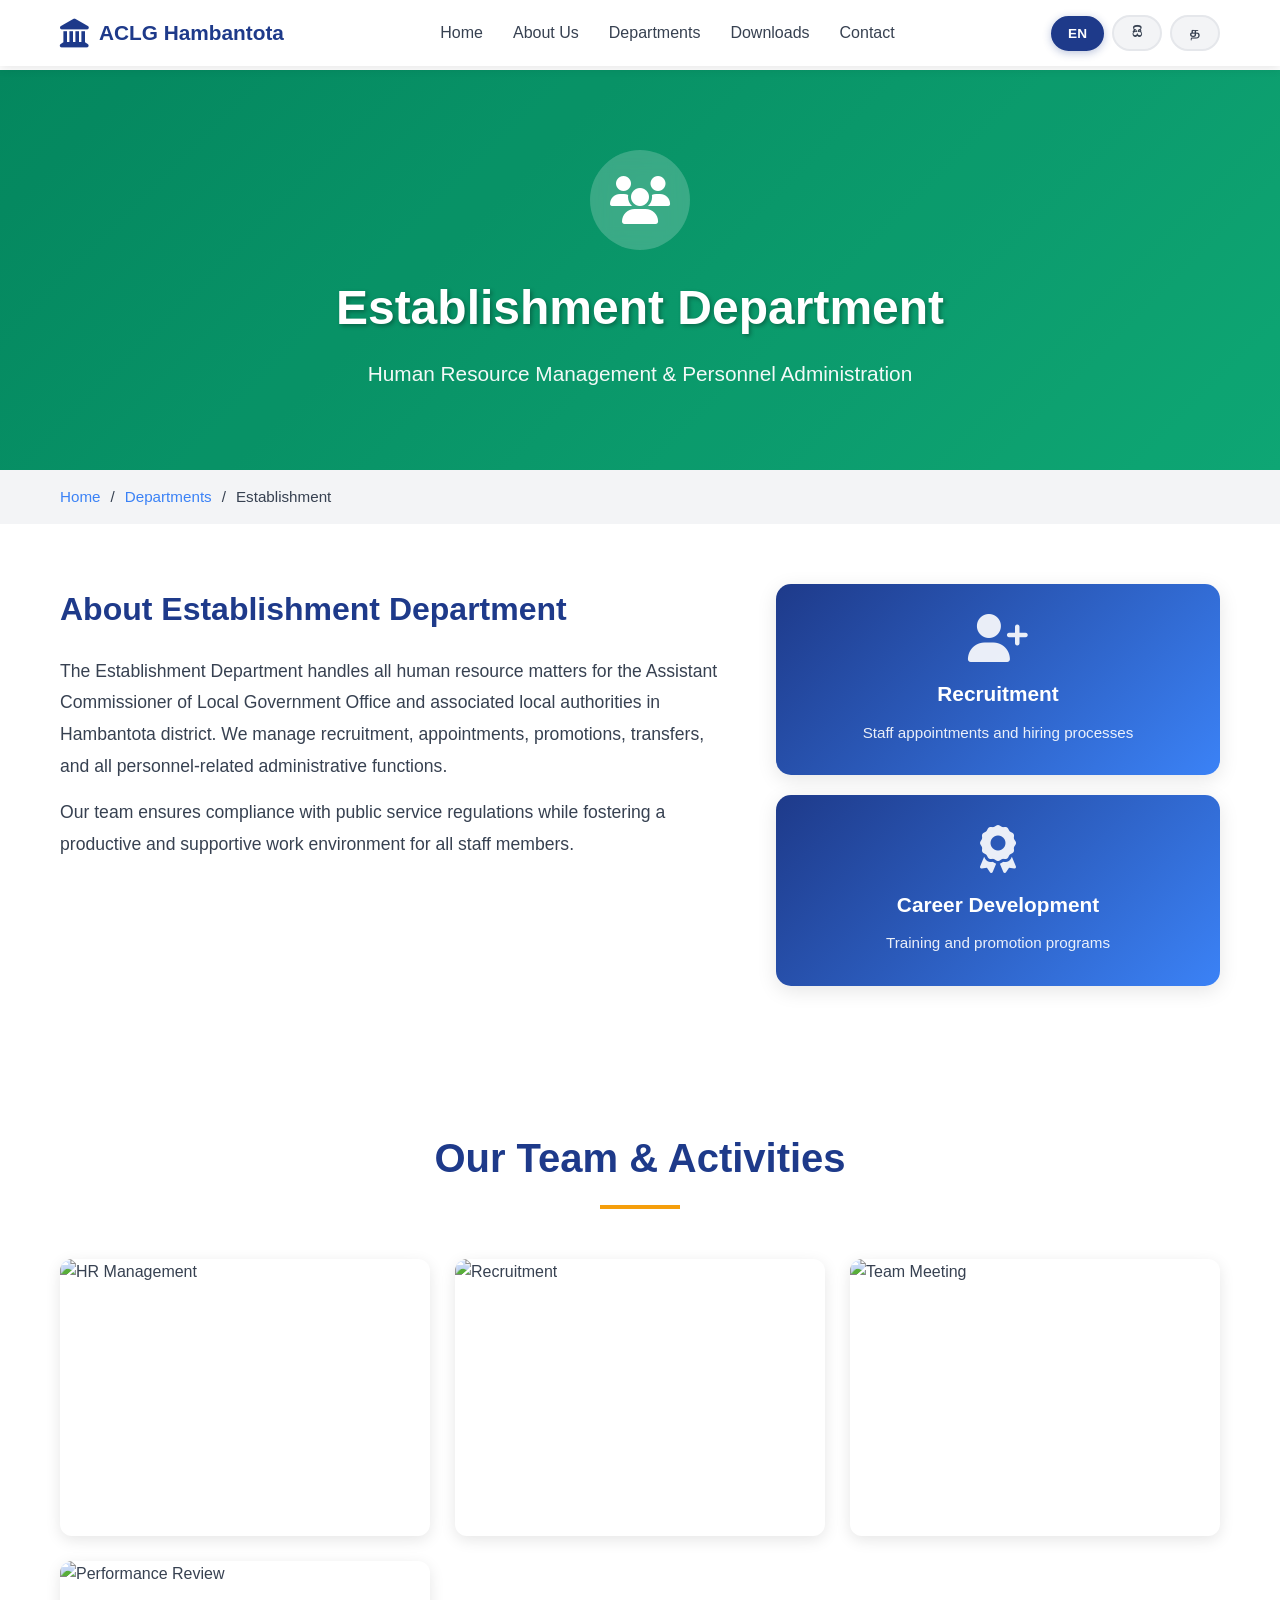
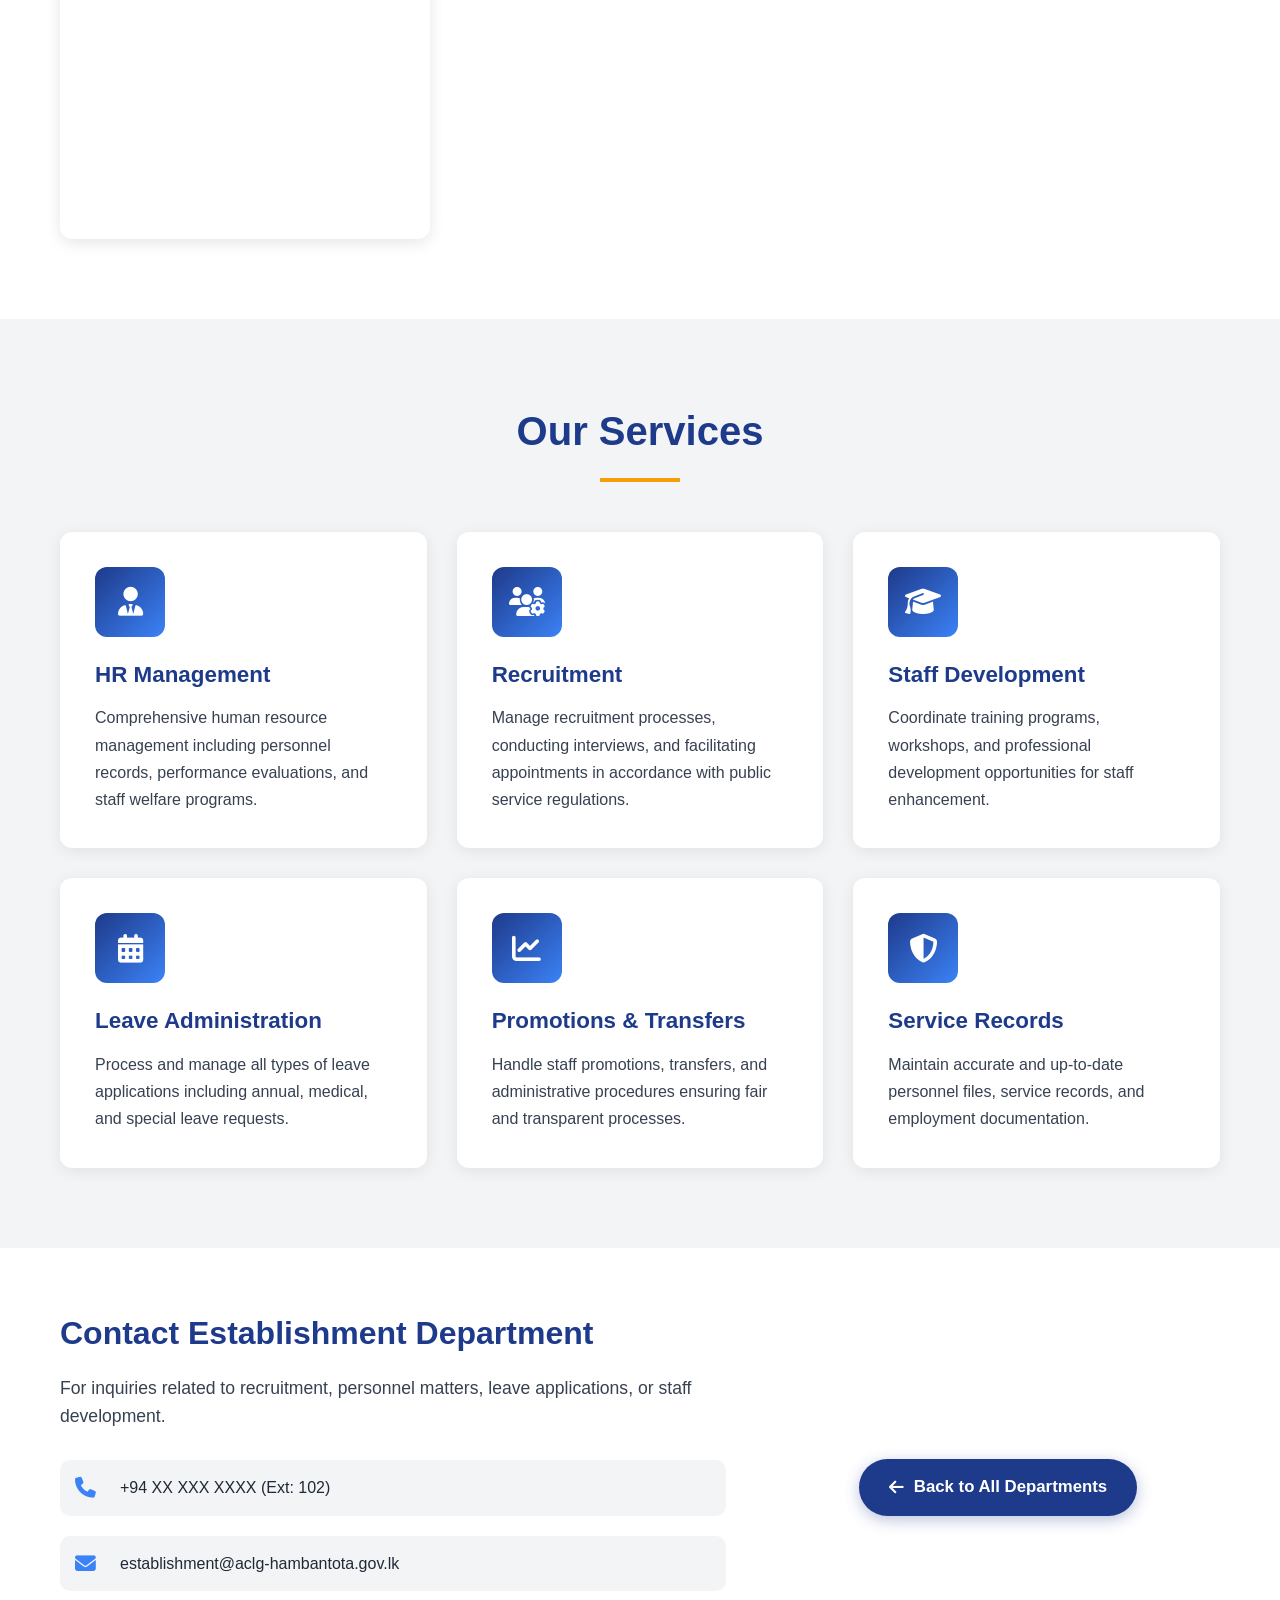
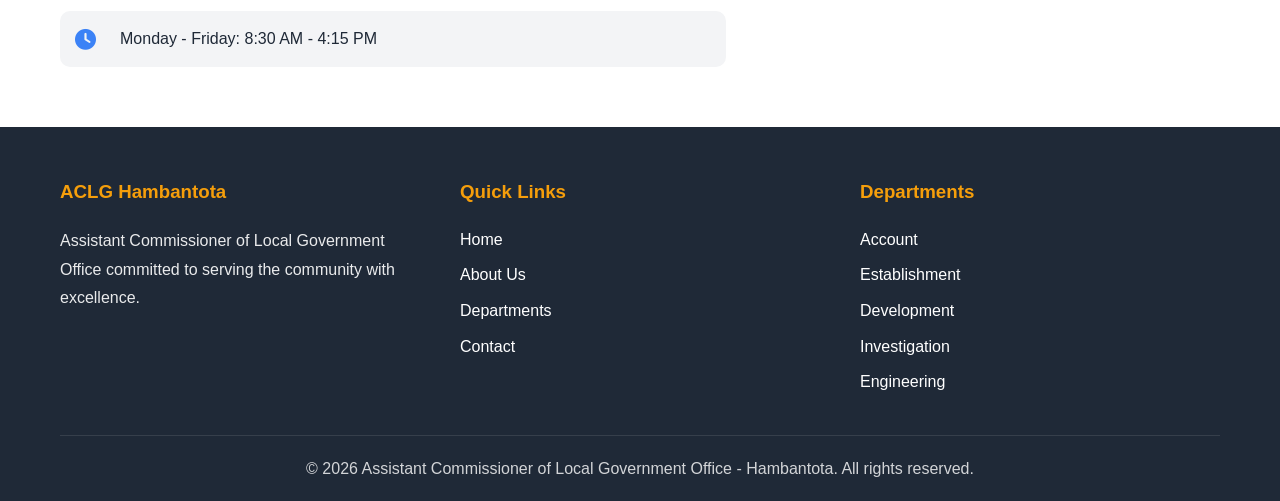
==== establishment.html @ caaaa558 "Initial site upload" ====
<!DOCTYPE html>
<html lang="en">
<head>
    <meta charset="UTF-8">
    <meta name="viewport" content="width=device-width, initial-scale=1.0">
    <meta name="description" content="Establishment Department of ACLG Hambantota. Handles human resource management, staff appointments, promotions, recruitment, and leave administration.">
    <meta name="keywords" content="Establishment Department, HR Management, Recruitment, Staff Development, ACLG Hambantota">
    <title>Establishment Department - ACLG Hambantota</title>
    <link rel="stylesheet" href="style.css">
    <link rel="stylesheet" href="https://cdnjs.cloudflare.com/ajax/libs/font-awesome/6.4.0/css/all.min.css">
</head>
<body>
    <!-- Navigation -->
    <nav class="navbar">
        <div class="nav-container">
            <div class="nav-logo">
                <i class="fas fa-landmark"></i>
                <span>ACLG Hambantota</span>
            </div>
            <div class="nav-menu" id="navMenu">
                <a href="home.html" class="nav-link" data-translate="nav.home">Home</a>
                <a href="home.html#about" class="nav-link" data-translate="nav.about">About Us</a>
                <a href="home.html#departments" class="nav-link" data-translate="nav.departments">Departments</a>
                <a href="downloads.html" class="nav-link" data-translate="nav.downloads">Downloads</a>
                <a href="home.html#contact" class="nav-link" data-translate="nav.contact">Contact</a>
            </div>
            <div class="language-selector-nav">
                <button class="lang-btn active" data-lang="en">EN</button>
                <button class="lang-btn" data-lang="si">සි</button>
                <button class="lang-btn" data-lang="ta">த</button>
            </div>
            <div class="hamburger" id="hamburger">
                <span></span>
                <span></span>
                <span></span>
            </div>
        </div>
    </nav>

    <!-- Department Hero -->
    <section class="dept-hero" style="background: linear-gradient(135deg, #059669 0%, #10b981 100%);">
        <div class="container">
            <div class="dept-hero-content">
                <div class="dept-hero-icon">
                    <i class="fas fa-users"></i>
                </div>
                <h1>Establishment Department</h1>
                <p>Human Resource Management & Personnel Administration</p>
            </div>
        </div>
    </section>

    <!-- Breadcrumb -->
    <div class="breadcrumb">
        <div class="container">
            <a href="home.html">Home</a>
            <span>/</span>
            <a href="home.html#departments">Departments</a>
            <span>/</span>
            <span>Establishment</span>
        </div>
    </div>

    <!-- Department Overview -->
    <section class="dept-overview">
        <div class="container">
            <div class="overview-grid">
                <div class="overview-content">
                    <h2>About Establishment Department</h2>
                    <p>The Establishment Department handles all human resource matters for the Assistant Commissioner of Local Government Office and associated local authorities in Hambantota district. We manage recruitment, appointments, promotions, transfers, and all personnel-related administrative functions.</p>
                    <p>Our team ensures compliance with public service regulations while fostering a productive and supportive work environment for all staff members.</p>
                </div>
                <div class="overview-stats">
                    <div class="stat-card">
                        <i class="fas fa-user-plus"></i>
                        <h3>Recruitment</h3>
                        <p>Staff appointments and hiring processes</p>
                    </div>
                    <div class="stat-card">
                        <i class="fas fa-award"></i>
                        <h3>Career Development</h3>
                        <p>Training and promotion programs</p>
                    </div>
                </div>
            </div>
        </div>
    </section>

    <!-- Department Gallery -->
    <section class="dept-gallery">
        <div class="container">
            <div class="section-header">
                <h2>Our Team & Activities</h2>
                <div class="underline"></div>
            </div>
            <div class="gallery-grid">
                <div class="gallery-item">
                    <img src="https://images.unsplash.com/photo-1521737711867-e3b97375f902?w=600" alt="HR Management">
                    <div class="gallery-overlay">
                        <div class="gallery-text">
                            <h3>Staff Training</h3>
                            <p>Professional development programs</p>
                        </div>
                    </div>
                </div>
                <div class="gallery-item">
                    <img src="https://images.unsplash.com/photo-1573496359142-b8d87734a5a2?w=600" alt="Recruitment">
                    <div class="gallery-overlay">
                        <div class="gallery-text">
                            <h3>Recruitment Drive</h3>
                            <p>Finding the best talent</p>
                        </div>
                    </div>
                </div>
                <div class="gallery-item">
                    <img src="https://images.unsplash.com/photo-1522071820081-009f0129c71c?w=600" alt="Team Meeting">
                    <div class="gallery-overlay">
                        <div class="gallery-text">
                            <h3>Team Meetings</h3>
                            <p>Regular staff coordination</p>
                        </div>
                    </div>
                </div>
                <div class="gallery-item">
                    <img src="https://images.unsplash.com/photo-1600880292203-757bb62b4baf?w=600" alt="Performance Review">
                    <div class="gallery-overlay">
                        <div class="gallery-text">
                            <h3>Performance Reviews</h3>
                            <p>Annual assessment programs</p>
                        </div>
                    </div>
                </div>
            </div>
        </div>
    </section>

    <!-- Services -->
    <section class="dept-services-section">
        <div class="container">
            <div class="section-header">
                <h2>Our Services</h2>
                <div class="underline"></div>
            </div>
            <div class="services-grid">
                <div class="service-item">
                    <div class="service-icon">
                        <i class="fas fa-user-tie"></i>
                    </div>
                    <h3>HR Management</h3>
                    <p>Comprehensive human resource management including personnel records, performance evaluations, and staff welfare programs.</p>
                </div>
                <div class="service-item">
                    <div class="service-icon">
                        <i class="fas fa-users-cog"></i>
                    </div>
                    <h3>Recruitment</h3>
                    <p>Manage recruitment processes, conducting interviews, and facilitating appointments in accordance with public service regulations.</p>
                </div>
                <div class="service-item">
                    <div class="service-icon">
                        <i class="fas fa-graduation-cap"></i>
                    </div>
                    <h3>Staff Development</h3>
                    <p>Coordinate training programs, workshops, and professional development opportunities for staff enhancement.</p>
                </div>
                <div class="service-item">
                    <div class="service-icon">
                        <i class="fas fa-calendar-alt"></i>
                    </div>
                    <h3>Leave Administration</h3>
                    <p>Process and manage all types of leave applications including annual, medical, and special leave requests.</p>
                </div>
                <div class="service-item">
                    <div class="service-icon">
                        <i class="fas fa-chart-line"></i>
                    </div>
                    <h3>Promotions & Transfers</h3>
                    <p>Handle staff promotions, transfers, and administrative procedures ensuring fair and transparent processes.</p>
                </div>
                <div class="service-item">
                    <div class="service-icon">
                        <i class="fas fa-shield-alt"></i>
                    </div>
                    <h3>Service Records</h3>
                    <p>Maintain accurate and up-to-date personnel files, service records, and employment documentation.</p>
                </div>
            </div>
        </div>
    </section>

    <!-- Contact Department -->
    <section class="dept-contact">
        <div class="container">
            <div class="dept-contact-content">
                <div class="dept-contact-info">
                    <h2>Contact Establishment Department</h2>
                    <p>For inquiries related to recruitment, personnel matters, leave applications, or staff development.</p>
                    <div class="contact-details">
                        <div class="detail-item">
                            <i class="fas fa-phone"></i>
                            <span>+94 XX XXX XXXX (Ext: 102)</span>
                        </div>
                        <div class="detail-item">
                            <i class="fas fa-envelope"></i>
                            <span>establishment@aclg-hambantota.gov.lk</span>
                        </div>
                        <div class="detail-item">
                            <i class="fas fa-clock"></i>
                            <span>Monday - Friday: 8:30 AM - 4:15 PM</span>
                        </div>
                    </div>
                </div>
                <div class="back-to-depts">
                    <a href="home.html#departments" class="btn-secondary">
                        <i class="fas fa-arrow-left"></i>
                        Back to All Departments
                    </a>
                </div>
            </div>
        </div>
    </section>

    <!-- Footer -->
    <footer class="footer">
        <div class="container">
            <div class="footer-content">
                <div class="footer-section">
                    <h3>ACLG Hambantota</h3>
                    <p>Assistant Commissioner of Local Government Office committed to serving the community with excellence.</p>
                </div>
                <div class="footer-section">
                    <h3>Quick Links</h3>
                    <ul>
                        <li><a href="home.html">Home</a></li>
                        <li><a href="home.html#about">About Us</a></li>
                        <li><a href="home.html#departments">Departments</a></li>
                        <li><a href="home.html#contact">Contact</a></li>
                    </ul>
                </div>
                <div class="footer-section">
                    <h3>Departments</h3>
                    <ul>
                        <li><a href="account.html">Account</a></li>
                        <li><a href="establishment.html">Establishment</a></li>
                        <li><a href="development.html">Development</a></li>
                        <li><a href="investigation.html">Investigation</a></li>
                        <li><a href="engineering.html">Engineering</a></li>
                    </ul>
                </div>
            </div>
            <div class="footer-bottom">
                <p>&copy; 2026 Assistant Commissioner of Local Government Office - Hambantota. All rights reserved.</p>
            </div>
        </div>
    </footer>

    <script src="translations.js"></script>
    <script src="script.js"></script>
</body>
</html>
---- style.css ----
/* Global Styles */
* {
    margin: 0;
    padding: 0;
    box-sizing: border-box;
}

:root {
    --primary-color: #1e3a8a;
    --secondary-color: #3b82f6;
    --accent-color: #f59e0b;
    --dark-color: #1f2937;
    --light-color: #f3f4f6;
    --white: #ffffff;
    --text-color: #374151;
    --border-color: #e5e7eb;
}

body {
    font-family: 'Segoe UI', Tahoma, Geneva, Verdana, sans-serif;
    line-height: 1.6;
    color: var(--text-color);
    overflow-x: hidden;
}

.container {
    max-width: 1200px;
    margin: 0 auto;
    padding: 0 20px;
}

/* ============================================
   LANDING PAGE STYLES
   ============================================ */

.landing-page {
    position: relative;
    min-height: 100vh;
    display: flex;
    align-items: center;
    justify-content: center;
    background: linear-gradient(135deg, #1e3a8a 0%, #3b82f6 50%, #1e40af 100%);
    overflow: hidden;
}

.landing-page::before {
    content: '';
    position: absolute;
    top: 0;
    left: 0;
    right: 0;
    bottom: 0;
    background: url('data:image/svg+xml,<svg width="100" height="100" xmlns="http://www.w3.org/2000/svg"><rect width="100" height="100" fill="none"/><path d="M0 50 Q 25 25, 50 50 T 100 50" stroke="rgba(255,255,255,0.05)" fill="none" stroke-width="2"/></svg>');
    opacity: 0.3;
}

.landing-overlay {
    position: absolute;
    top: 0;
    left: 0;
    right: 0;
    bottom: 0;
    background: rgba(0, 0, 0, 0.2);
}

.landing-content {
    position: relative;
    z-index: 1;
    text-align: center;
    color: var(--white);
    padding: 40px 20px;
    animation: fadeInUp 1s ease-out;
}

@keyframes fadeInUp {
    from {
        opacity: 0;
        transform: translateY(30px);
    }
    to {
        opacity: 1;
        transform: translateY(0);
    }
}

.logo-section {
    margin-bottom: 30px;
}

.logo-section i {
    font-size: 80px;
    color: var(--white);
    animation: pulse 2s ease-in-out infinite;
}

@keyframes pulse {
    0%, 100% {
        transform: scale(1);
    }
    50% {
        transform: scale(1.05);
    }
}

.office-title {
    font-size: 3rem;
    font-weight: 700;
    margin-bottom: 10px;
    text-shadow: 2px 2px 4px rgba(0, 0, 0, 0.3);
    letter-spacing: 1px;
}

.location {
    font-size: 2rem;
    font-weight: 400;
    margin-bottom: 20px;
    color: var(--accent-color);
}

.tagline {
    font-size: 1.2rem;
    margin-bottom: 40px;
    opacity: 0.9;
}

.enter-btn {
    display: inline-flex;
    align-items: center;
    gap: 10px;
    padding: 15px 40px;
    background: var(--accent-color);
    color: var(--white);
    text-decoration: none;
    border-radius: 50px;
    font-size: 1.1rem;
    font-weight: 600;
    transition: all 0.3s ease;
    box-shadow: 0 4px 15px rgba(245, 158, 11, 0.4);
}

.enter-btn:hover {
    background: #d97706;
    transform: translateY(-3px);
    box-shadow: 0 6px 20px rgba(245, 158, 11, 0.6);
}

.enter-btn i {
    transition: transform 0.3s ease;
}

.enter-btn:hover i {
    transform: translateX(5px);
}

.departments-preview {
    display: flex;
    justify-content: center;
    gap: 30px;
    margin-top: 60px;
    flex-wrap: wrap;
}

.dept-item {
    display: flex;
    flex-direction: column;
    align-items: center;
    gap: 10px;
    padding: 20px;
    background: rgba(255, 255, 255, 0.1);
    border-radius: 10px;
    backdrop-filter: blur(10px);
    transition: all 0.3s ease;
    min-width: 140px;
}

.dept-item:hover {
    background: rgba(255, 255, 255, 0.2);
    transform: translateY(-5px);
}

.dept-item i {
    font-size: 2rem;
}

.dept-item span {
    font-size: 0.95rem;
    font-weight: 500;
}

/* Language Selector - Landing Page */
.language-selector {
    display: flex;
    gap: 10px;
    justify-content: center;
    margin-top: 40px;
    margin-bottom: 20px;
}

.lang-btn {
    padding: 10px 20px;
    background: rgba(255, 255, 255, 0.15);
    border: 2px solid rgba(255, 255, 255, 0.3);
    color: white;
    border-radius: 25px;
    cursor: pointer;
    font-size: 0.95rem;
    font-weight: 600;
    transition: all 0.3s ease;
    backdrop-filter: blur(5px);
    min-width: 80px;
}

.lang-btn:hover {
    background: rgba(255, 255, 255, 0.25);
    border-color: rgba(255, 255, 255, 0.5);
    transform: translateY(-2px);
}

.lang-btn.active {
    background: var(--accent-color);
    border-color: var(--accent-color);
    box-shadow: 0 4px 12px rgba(245, 158, 11, 0.4);
}

/* Language Selector - Navigation */
.language-selector-nav {
    display: flex;
    gap: 8px;
    align-items: center;
}

.language-selector-nav .lang-btn {
    padding: 8px 15px;
    background: var(--light-color);
    border: 2px solid var(--border-color);
    color: var(--text-color);
    border-radius: 20px;
    cursor: pointer;
    font-size: 0.85rem;
    font-weight: 600;
    transition: all 0.3s ease;
    min-width: 50px;
}

.language-selector-nav .lang-btn:hover {
    background: var(--secondary-color);
    color: white;
    border-color: var(--secondary-color);
    transform: translateY(-2px);
}

.language-selector-nav .lang-btn.active {
    background: var(--primary-color);
    color: white;
    border-color: var(--primary-color);
    box-shadow: 0 2px 8px rgba(30, 58, 138, 0.3);
}

/* ============================================
   NAVIGATION STYLES
   ============================================ */

.navbar {
    position: fixed;
    top: 0;
    left: 0;
    right: 0;
    background: var(--white);
    box-shadow: 0 2px 10px rgba(0, 0, 0, 0.1);
    z-index: 1000;
    transition: all 0.3s ease;
}

.nav-container {
    max-width: 1200px;
    margin: 0 auto;
    padding: 15px 20px;
    display: flex;
    justify-content: space-between;
    align-items: center;
}

.nav-logo {
    display: flex;
    align-items: center;
    gap: 10px;
    font-size: 1.3rem;
    font-weight: 700;
    color: var(--primary-color);
}

.nav-logo i {
    font-size: 1.8rem;
}

.nav-menu {
    display: flex;
    gap: 30px;
}

.nav-link {
    text-decoration: none;
    color: var(--text-color);
    font-weight: 500;
    transition: color 0.3s ease;
    position: relative;
}

.nav-link::after {
    content: '';
    position: absolute;
    bottom: -5px;
    left: 0;
    width: 0;
    height: 2px;
    background: var(--secondary-color);
    transition: width 0.3s ease;
}

.nav-link:hover,
.nav-link.active {
    color: var(--secondary-color);
}

.nav-link:hover::after,
.nav-link.active::after {
    width: 100%;
}

.hamburger {
    display: none;
    flex-direction: column;
    gap: 5px;
    cursor: pointer;
}

.hamburger span {
    width: 25px;
    height: 3px;
    background: var(--primary-color);
    transition: all 0.3s ease;
}

.hamburger.active span:nth-child(1) {
    transform: rotate(45deg) translate(8px, 8px);
}

.hamburger.active span:nth-child(2) {
    opacity: 0;
}

.hamburger.active span:nth-child(3) {
    transform: rotate(-45deg) translate(7px, -7px);
}

/* ============================================
   HERO SECTION WITH SLIDESHOW
   ============================================ */

.hero {
    position: relative;
    min-height: 85vh;
    display: flex;
    align-items: center;
    justify-content: center;
    text-align: center;
    color: var(--white);
    margin-top: 70px;
    padding: 60px 20px;
    overflow: hidden;
    background: #1e3a8a;
}

.hero-slideshow {
    position: absolute;
    top: 0;
    left: 0;
    width: 100%;
    height: 100%;
    z-index: 0;
}

.hero-slideshow .slide {
    position: absolute;
    top: 0;
    left: 0;
    width: 100%;
    height: 100%;
    opacity: 0;
    transition: opacity 1s ease-in-out;
}

.hero-slideshow .slide.active {
    opacity: 1;
}

.hero-slideshow .slide img {
    width: 100%;
    height: 100%;
    object-fit: contain;
    object-position: center;
}

.slide-overlay {
    position: absolute;
    top: 0;
    left: 0;
    width: 100%;
    height: 100%;
    background: linear-gradient(rgba(30, 58, 138, 0.4), rgba(30, 64, 175, 0.4));
}

.hero-content {
    position: relative;
    z-index: 2;
}

.hero-content h1 {
    font-size: 3rem;
    margin-bottom: 15px;
    text-shadow: 2px 2px 4px rgba(0, 0, 0, 0.3);
    animation: fadeInUp 1s ease-out;
}

.hero-content h2 {
    font-size: 2rem;
    margin-bottom: 20px;
    color: var(--accent-color);
    animation: fadeInUp 1.2s ease-out;
}

.hero-content p {
    font-size: 1.2rem;
    margin-bottom: 30px;
    opacity: 0.95;
    animation: fadeInUp 1.4s ease-out;
}

.hero-btn {
    display: inline-block;
    padding: 12px 35px;
    background: var(--accent-color);
    color: var(--white);
    text-decoration: none;
    border-radius: 30px;
    font-weight: 600;
    transition: all 0.3s ease;
    animation: fadeInUp 1.6s ease-out;
}

.hero-btn:hover {
    background: #d97706;
    transform: translateY(-3px);
    box-shadow: 0 5px 15px rgba(245, 158, 11, 0.4);
}

/* Slideshow Controls */
.slideshow-controls {
    position: absolute;
    top: 50%;
    left: 0;
    right: 0;
    transform: translateY(-50%);
    display: flex;
    justify-content: space-between;
    padding: 0 20px;
    z-index: 3;
}

.slide-prev,
.slide-next {
    background: rgba(255, 255, 255, 0.2);
    border: 2px solid rgba(255, 255, 255, 0.5);
    color: white;
    width: 50px;
    height: 50px;
    border-radius: 50%;
    cursor: pointer;
    display: flex;
    align-items: center;
    justify-content: center;
    font-size: 1.2rem;
    transition: all 0.3s ease;
    backdrop-filter: blur(5px);
}

.slide-prev:hover,
.slide-next:hover {
    background: rgba(255, 255, 255, 0.3);
    transform: scale(1.1);
}

/* Slideshow Indicators */
.slideshow-indicators {
    position: absolute;
    bottom: 30px;
    left: 50%;
    transform: translateX(-50%);
    display: flex;
    gap: 12px;
    z-index: 3;
}

.indicator {
    width: 12px;
    height: 12px;
    border-radius: 50%;
    background: rgba(255, 255, 255, 0.4);
    cursor: pointer;
    transition: all 0.3s ease;
    border: 2px solid transparent;
}

.indicator:hover {
    background: rgba(255, 255, 255, 0.6);
}

.indicator.active {
    background: var(--accent-color);
    border-color: white;
    transform: scale(1.2);
}

/* ============================================
   SECTION STYLES
   ============================================ */

section {
    padding: 80px 0;
}

.section-header {
    text-align: center;
    margin-bottom: 50px;
}

.section-header h2 {
    font-size: 2.5rem;
    color: var(--primary-color);
    margin-bottom: 15px;
}

.underline {
    width: 80px;
    height: 4px;
    background: var(--accent-color);
    margin: 0 auto 15px;
}

.section-header p {
    font-size: 1.1rem;
    color: var(--text-color);
    opacity: 0.8;
}

/* ============================================
   ABOUT SECTION
   ============================================ */

.about {
    background: var(--light-color);
}

.about-content {
    display: grid;
    grid-template-columns: 1fr 1fr;
    gap: 50px;
    align-items: center;
}

.about-text p {
    font-size: 1.1rem;
    margin-bottom: 20px;
    line-height: 1.8;
}

.about-features {
    display: grid;
    grid-template-columns: 1fr 1fr;
    gap: 20px;
}

.feature {
    display: flex;
    align-items: center;
    gap: 10px;
    padding: 15px;
    background: var(--white);
    border-radius: 10px;
    box-shadow: 0 2px 10px rgba(0, 0, 0, 0.05);
}

.feature i {
    color: var(--secondary-color);
    font-size: 1.5rem;
}

.feature span {
    font-weight: 600;
    color: var(--dark-color);
}

/* ============================================
   DEPARTMENTS SECTION
   ============================================ */

.departments {
    background: var(--white);
}

.departments-grid {
    display: grid;
    grid-template-columns: repeat(auto-fit, minmax(280px, 1fr));
    gap: 30px;
}

.dept-card {
    background: var(--white);
    border: 2px solid var(--border-color);
    border-radius: 15px;
    padding: 40px 30px;
    text-align: center;
    transition: all 0.3s ease;
}

.dept-card:hover {
    border-color: var(--secondary-color);
    transform: translateY(-10px);
    box-shadow: 0 10px 30px rgba(0, 0, 0, 0.1);
}

.dept-icon {
    width: 80px;
    height: 80px;
    margin: 0 auto 25px;
    display: flex;
    align-items: center;
    justify-content: center;
    background: linear-gradient(135deg, var(--primary-color), var(--secondary-color));
    border-radius: 50%;
    color: var(--white);
    font-size: 2rem;
}

.dept-card h3 {
    font-size: 1.5rem;
    color: var(--primary-color);
    margin-bottom: 15px;
}

.dept-card > p {
    color: var(--text-color);
    margin-bottom: 20px;
    line-height: 1.7;
}

.dept-services {
    list-style: none;
    text-align: left;
}

.dept-services li {
    padding: 8px 0;
    color: var(--text-color);
    display: flex;
    align-items: center;
    gap: 10px;
}

.dept-services i {
    color: var(--secondary-color);
}
/* Department Link Button */
.dept-link {
    display: inline-flex;
    align-items: center;
    gap: 8px;
    margin-top: 15px;
    padding: 10px 20px;
    background: var(--secondary-color);
    color: var(--white);
    text-decoration: none;
    border-radius: 25px;
    font-weight: 600;
    font-size: 0.95rem;
    transition: all 0.3s ease;
}

.dept-link:hover {
    background: var(--primary-color);
    transform: translateX(5px);
}

.dept-link i {
    font-size: 0.85rem;
}

/* ============================================
   INDIVIDUAL DEPARTMENT PAGES
   ============================================ */

/* Department Hero */
.dept-hero {
    min-height: 40vh;
    display: flex;
    align-items: center;
    justify-content: center;
    color: var(--white);
    margin-top: 70px;
    position: relative;
    overflow: hidden;
}

.dept-hero::before {
    content: '';
    position: absolute;
    top: 0;
    left: 0;
    right: 0;
    bottom: 0;
    background: rgba(0, 0, 0, 0.1);
}

.dept-hero-content {
    position: relative;
    text-align: center;
    z-index: 1;
}

.dept-hero-icon {
    width: 100px;
    height: 100px;
    margin: 0 auto 20px;
    display: flex;
    align-items: center;
    justify-content: center;
    background: rgba(255, 255, 255, 0.2);
    border-radius: 50%;
    backdrop-filter: blur(10px);
}

.dept-hero-icon i {
    font-size: 3rem;
}

.dept-hero h1 {
    font-size: 3rem;
    margin-bottom: 10px;
    text-shadow: 2px 2px 4px rgba(0, 0, 0, 0.3);
}

.dept-hero p {
    font-size: 1.3rem;
    opacity: 0.95;
}

/* Breadcrumb */
.breadcrumb {
    background: var(--light-color);
    padding: 15px 0;
}

.breadcrumb .container {
    display: flex;
    align-items: center;
    gap: 10px;
    font-size: 0.95rem;
}

.breadcrumb a {
    color: var(--secondary-color);
    text-decoration: none;
    transition: color 0.3s ease;
}

.breadcrumb a:hover {
    color: var(--primary-color);
    text-decoration: underline;
}

.breadcrumb span {
    color: var(--text-color);
}

/* Department Overview */
.dept-overview {
    padding: 60px 0;
    background: var(--white);
}

.overview-grid {
    display: grid;
    grid-template-columns: 1.5fr 1fr;
    gap: 50px;
    align-items: start;
}

.overview-content h2 {
    color: var(--primary-color);
    font-size: 2rem;
    margin-bottom: 20px;
}

.overview-content p {
    font-size: 1.1rem;
    line-height: 1.8;
    margin-bottom: 15px;
}

.overview-stats {
    display: flex;
    flex-direction: column;
    gap: 20px;
}

.stat-card {
    background: linear-gradient(135deg, var(--primary-color), var(--secondary-color));
    color: var(--white);
    padding: 30px;
    border-radius: 15px;
    text-align: center;
    box-shadow: 0 5px 20px rgba(0, 0, 0, 0.1);
}

.stat-card i {
    font-size: 3rem;
    margin-bottom: 15px;
    opacity: 0.9;
}

.stat-card h3 {
    font-size: 1.3rem;
    margin-bottom: 10px;
}

.stat-card p {
    opacity: 0.9;
    font-size: 0.95rem;
}

/* Department Gallery */
.dept-gallery {
    padding: 80px 0;
    background: var(--white);
}

.gallery-grid {
    display: grid;
    grid-template-columns: repeat(auto-fit, minmax(280px, 1fr));
    gap: 25px;
    margin-top: 40px;
}

.gallery-item {
    position: relative;
    overflow: hidden;
    border-radius: 12px;
    aspect-ratio: 4/3;
    cursor: pointer;
    box-shadow: 0 4px 15px rgba(0, 0, 0, 0.1);
    transition: all 0.3s ease;
}

.gallery-item:hover {
    transform: translateY(-8px);
    box-shadow: 0 8px 25px rgba(0, 0, 0, 0.2);
}

.gallery-item img {
    width: 100%;
    height: 100%;
    object-fit: cover;
    transition: transform 0.5s ease;
}

.gallery-item:hover img {
    transform: scale(1.1);
}

.gallery-overlay {
    position: absolute;
    top: 0;
    left: 0;
    width: 100%;
    height: 100%;
    background: linear-gradient(to top, rgba(30, 58, 138, 0.95), transparent);
    display: flex;
    align-items: flex-end;
    padding: 25px;
    opacity: 0;
    transition: opacity 0.3s ease;
}

.gallery-item:hover .gallery-overlay {
    opacity: 1;
}

.gallery-text {
    color: white;
}

.gallery-text h3 {
    font-size: 1.3rem;
    margin-bottom: 8px;
    font-weight: 600;
}

.gallery-text p {
    font-size: 0.95rem;
    opacity: 0.95;
    line-height: 1.4;
}

/* Department Services Section */
.dept-services-section {
    padding: 80px 0;
    background: var(--light-color);
}

.services-grid {
    display: grid;
    grid-template-columns: repeat(auto-fit, minmax(300px, 1fr));
    gap: 30px;
}

.service-item {
    background: var(--white);
    padding: 35px;
    border-radius: 12px;
    box-shadow: 0 3px 15px rgba(0, 0, 0, 0.08);
    transition: all 0.3s ease;
}

.service-item:hover {
    transform: translateY(-8px);
    box-shadow: 0 8px 25px rgba(0, 0, 0, 0.12);
}

.service-icon {
    width: 70px;
    height: 70px;
    margin-bottom: 20px;
    display: flex;
    align-items: center;
    justify-content: center;
    background: linear-gradient(135deg, var(--primary-color), var(--secondary-color));
    border-radius: 12px;
    color: var(--white);
}

.service-icon i {
    font-size: 1.8rem;
}

.service-item h3 {
    color: var(--primary-color);
    font-size: 1.4rem;
    margin-bottom: 12px;
}

.service-item p {
    line-height: 1.7;
    color: var(--text-color);
}

/* Department Contact */
.dept-contact {
    padding: 60px 0;
    background: var(--white);
}

.dept-contact-content {
    display: grid;
    grid-template-columns: 1.5fr 1fr;
    gap: 50px;
    align-items: center;
}

.dept-contact-info h2 {
    color: var(--primary-color);
    font-size: 2rem;
    margin-bottom: 15px;
}

.dept-contact-info > p {
    font-size: 1.1rem;
    margin-bottom: 30px;
    color: var(--text-color);
}

.contact-details {
    display: flex;
    flex-direction: column;
    gap: 20px;
}

.detail-item {
    display: flex;
    align-items: center;
    gap: 15px;
    padding: 15px;
    background: var(--light-color);
    border-radius: 10px;
}

.detail-item i {
    color: var(--secondary-color);
    font-size: 1.3rem;
    width: 30px;
}

.detail-item span {
    color: var(--dark-color);
    font-weight: 500;
}

.back-to-depts {
    display: flex;
    justify-content: center;
    align-items: center;
}

.btn-secondary {
    display: inline-flex;
    align-items: center;
    gap: 10px;
    padding: 15px 30px;
    background: var(--primary-color);
    color: var(--white);
    text-decoration: none;
    border-radius: 30px;
    font-weight: 600;
    font-size: 1.05rem;
    transition: all 0.3s ease;
    box-shadow: 0 4px 15px rgba(30, 58, 138, 0.3);
}

.btn-secondary:hover {
    background: var(--secondary-color);
    transform: translateY(-3px);
    box-shadow: 0 6px 20px rgba(30, 58, 138, 0.4);
}
/* ============================================
   CONTACT SECTION
   ============================================ */

.contact {
    background: var(--light-color);
}

.contact-content {
    display: grid;
    grid-template-columns: 1fr 1fr;
    gap: 50px;
}

.contact-info {
    display: flex;
    flex-direction: column;
    gap: 30px;
}

.info-item {
    display: flex;
    gap: 20px;
    align-items: flex-start;
}

.info-icon {
    width: 50px;
    height: 50px;
    background: var(--secondary-color);
    color: var(--white);
    display: flex;
    align-items: center;
    justify-content: center;
    border-radius: 10px;
    font-size: 1.3rem;
    flex-shrink: 0;
}

.info-text h4 {
    color: var(--primary-color);
    margin-bottom: 5px;
    font-size: 1.1rem;
}

.info-text p {
    color: var(--text-color);
}

.contact-form {
    background: var(--white);
    padding: 40px;
    border-radius: 15px;
    box-shadow: 0 5px 20px rgba(0, 0, 0, 0.08);
}

.form-group {
    margin-bottom: 20px;
}

.form-group input,
.form-group textarea {
    width: 100%;
    padding: 12px 15px;
    border: 2px solid var(--border-color);
    border-radius: 8px;
    font-size: 1rem;
    font-family: inherit;
    transition: border-color 0.3s ease;
}

.form-group input:focus,
.form-group textarea:focus {
    outline: none;
    border-color: var(--secondary-color);
}

.form-group textarea {
    resize: vertical;
}

.submit-btn {
    width: 100%;
    padding: 12px;
    background: var(--secondary-color);
    color: var(--white);
    border: none;
    border-radius: 8px;
    font-size: 1.1rem;
    font-weight: 600;
    cursor: pointer;
    transition: all 0.3s ease;
}

.submit-btn:hover {
    background: var(--primary-color);
    transform: translateY(-2px);
    box-shadow: 0 5px 15px rgba(30, 58, 138, 0.3);
}

/* ============================================
   FOOTER STYLES
   ============================================ */

.footer {
    background: var(--dark-color);
    color: var(--white);
    padding: 50px 0 20px;
}

.footer-content {
    display: grid;
    grid-template-columns: repeat(auto-fit, minmax(250px, 1fr));
    gap: 40px;
    margin-bottom: 30px;
}

.footer-section h3 {
    margin-bottom: 20px;
    color: var(--accent-color);
}

.footer-section p {
    line-height: 1.8;
    opacity: 0.9;
}

.footer-section ul {
    list-style: none;
}

.footer-section ul li {
    margin-bottom: 10px;
}

.footer-section ul li a {
    color: var(--white);
    text-decoration: none;
    transition: color 0.3s ease;
}

.footer-section ul li a:hover {
    color: var(--accent-color);
}

.footer-bottom {
    text-align: center;
    padding-top: 20px;
    border-top: 1px solid rgba(255, 255, 255, 0.1);
}

.footer-bottom p {
    opacity: 0.8;
}

/* ============================================
   RESPONSIVE STYLES
   ============================================ */

@media (max-width: 768px) {
    .office-title {
        font-size: 2rem;
    }

    .location {
        font-size: 1.5rem;
    }

    .departments-preview {
        gap: 15px;
    }

    .dept-item {
        min-width: 100px;
        padding: 15px;
    }

    .hamburger {
        display: flex;
    }

    .nav-menu {
        position: fixed;
        top: 70px;
        left: -100%;
        width: 100%;
        flex-direction: column;
        background: var(--white);
        padding: 20px;
        box-shadow: 0 5px 10px rgba(0, 0, 0, 0.1);
        transition: left 0.3s ease;
        gap: 10px;
    }

    .nav-menu.active {
        left: 0;
    }

    /* Language selector mobile */
    .language-selector-nav {
        margin-left: 10px;
    }

    .language-selector-nav .lang-btn {
        padding: 6px 12px;
        font-size: 0.8rem;
        min-width: 45px;
    }

    .language-selector {
        flex-wrap: wrap;
        gap: 8px;
    }

    .language-selector .lang-btn {
        padding: 8px 16px;
        font-size: 0.85rem;
        min-width: 70px;
    }

    .hero-content h1 {
        font-size: 2rem;
    }

    .hero-content h2 {
        font-size: 1.5rem;
    }

    /* Slideshow responsive */
    .slide-prev,
    .slide-next {
        width: 40px;
        height: 40px;
        font-size: 1rem;
    }

    .slideshow-controls {
        padding: 0 10px;
    }

    .slideshow-indicators {
        bottom: 20px;
        gap: 8px;
    }

    .indicator {
        width: 10px;
        height: 10px;
    }

    /* Gallery responsive */
    .gallery-grid {
        grid-template-columns: repeat(auto-fit, minmax(250px, 1fr));
        gap: 20px;
    }

    .gallery-text h3 {
        font-size: 1.1rem;
    }

    .gallery-text p {
        font-size: 0.85rem;
    }

    .about-content,
    .contact-content {
        grid-template-columns: 1fr;
    }

    .about-features {
        grid-template-columns: 1fr;
    }

    .departments-grid {
        grid-template-columns: 1fr;
    }

    .footer-content {
        grid-template-columns: 1fr;
    }

    /* Department Pages Responsive */
    .dept-hero h1 {
        font-size: 2rem;
    }

    .dept-hero p {
        font-size: 1.1rem;
    }

    .dept-hero-icon {
        width: 80px;
        height: 80px;
    }

    .dept-hero-icon i {
        font-size: 2.5rem;
    }

    .overview-grid,
    .dept-contact-content {
        grid-template-columns: 1fr;
        gap: 30px;
    }

    .services-grid {
        grid-template-columns: 1fr;
    }

    /* Downloads Page Responsive */
    .page-header-content h1 {
        font-size: 2rem;
    }

    .page-header-content p {
        font-size: 1.1rem;
    }

    .page-header-content i {
        font-size: 3rem;
    }

    .download-category {
        padding: 25px 20px;
    }

    .download-grid {
        grid-template-columns: 1fr;
    }

    .category-header {
        flex-direction: column;
        align-items: flex-start;
        gap: 10px;
    }

    .help-card {
        padding: 35px 25px;
    }

    .help-card h3 {
        font-size: 1.5rem;
    }

    /* News Section Responsive */
    .news-grid {
        grid-template-columns: 1fr;
        gap: 20px;
    }

    .news-card {
        flex-direction: column;
    }

    .news-date {
        flex-direction: row;
        gap: 15px;
        padding: 15px 20px;
        min-width: auto;
        width: 100%;
    }

    .date-day {
        font-size: 1.8rem;
    }

    .date-month,
    .date-year {
        margin-top: 0;
    }

    .news-content {
        padding: 20px;
    }

    .news-content h3 {
        font-size: 1.15rem;
    }

    .view-all-btn {
        padding: 12px 30px;
        font-size: 1rem;
    }

    /* Chatbot Responsive */
    .chatbot-container {
        width: 100%;
        height: 100%;
        bottom: 0;
        right: 0;
        border-radius: 0;
        max-height: 100vh;
    }

    .chatbot-toggle {
        right: 20px;
        bottom: 20px;
        width: 55px;
        height: 55px;
        font-size: 1.3rem;
    }

    .message-content {
        max-width: 80%;
    }
}

@media (max-width: 480px) {
    .office-title {
        font-size: 1.5rem;
    }

    .enter-btn {
        padding: 12px 30px;
        font-size: 1rem;
    }

    .section-header h2 {
        font-size: 2rem;
    }
}

/* ============================================
   FORM VALIDATION STYLES
   ============================================ */

.back-to-top {
    position: fixed;
    bottom: 30px;
    right: 110px;
    width: 50px;
    height: 50px;
    background: var(--secondary-color);
    color: white;
    border: none;
    border-radius: 50%;
    cursor: pointer;
    display: flex;
    align-items: center;
    justify-content: center;
    font-size: 1.2rem;
    box-shadow: 0 4px 12px rgba(0, 0, 0, 0.2);
    opacity: 0;
    visibility: hidden;
    transition: all 0.3s ease;
    z-index: 999;
}

.back-to-top.show {
    opacity: 1;
    visibility: visible;
}

.back-to-top:hover {
    background: var(--primary-color);
    transform: translateY(-5px);
    box-shadow: 0 6px 16px rgba(0, 0, 0, 0.3);
}

.error-message {
    display: block;
    color: #dc2626;
    font-size: 0.85rem;
    margin-top: 5px;
    min-height: 20px;
}

.form-success {
    background: #10b981;
    color: white;
    padding: 15px;
    border-radius: 8px;
    margin-top: 15px;
    text-align: center;
    animation: slideDown 0.3s ease;
}

.form-success i {
    margin-right: 8px;
}

@keyframes slideDown {
    from {
        opacity: 0;
        transform: translateY(-10px);
    }
    to {
        opacity: 1;
        transform: translateY(0);
    }
}

.submit-btn .btn-loading {
    display: inline-flex;
    align-items: center;
    gap: 8px;
}

.submit-btn:disabled {
    opacity: 0.7;
    cursor: not-allowed;
}

/* ============================================
   DOWNLOADS PAGE STYLES
   ============================================ */

/* Page Header */
.page-header {
    min-height: 40vh;
    display: flex;
    align-items: center;
    justify-content: center;
    background: linear-gradient(135deg, #1e3a8a 0%, #3b82f6 100%);
    color: var(--white);
    margin-top: 70px;
    position: relative;
    overflow: hidden;
}

.page-header::before {
    content: '';
    position: absolute;
    top: 0;
    left: 0;
    right: 0;
    bottom: 0;
    background: url('data:image/svg+xml,<svg width="100" height="100" xmlns="http://www.w3.org/2000/svg"><rect width="100" height="100" fill="none"/><path d="M0 50 Q 25 25, 50 50 T 100 50" stroke="rgba(255,255,255,0.1)" fill="none" stroke-width="2"/></svg>');
    opacity: 0.3;
}

.page-header-overlay {
    position: absolute;
    top: 0;
    left: 0;
    right: 0;
    bottom: 0;
    background: rgba(0, 0, 0, 0.1);
}

.page-header-content {
    position: relative;
    text-align: center;
    z-index: 1;
}

.page-header-content i {
    font-size: 4rem;
    margin-bottom: 20px;
    opacity: 0.9;
}

.page-header-content h1 {
    font-size: 3rem;
    margin-bottom: 10px;
    text-shadow: 2px 2px 4px rgba(0, 0, 0, 0.3);
}

.page-header-content p {
    font-size: 1.3rem;
    opacity: 0.95;
}

/* Downloads Section */
.downloads-section {
    padding: 80px 0;
    background: var(--light-color);
}

.download-category {
    background: var(--white);
    border-radius: 15px;
    padding: 40px;
    margin-bottom: 40px;
    box-shadow: 0 5px 20px rgba(0, 0, 0, 0.08);
}

.category-header {
    display: flex;
    align-items: center;
    gap: 15px;
    margin-bottom: 30px;
    padding-bottom: 20px;
    border-bottom: 2px solid var(--border-color);
}

.category-header i {
    font-size: 2rem;
    color: var(--secondary-color);
}

.category-header h3 {
    font-size: 1.8rem;
    color: var(--primary-color);
    margin: 0;
}

.download-grid {
    display: grid;
    grid-template-columns: repeat(auto-fill, minmax(320px, 1fr));
    gap: 25px;
}

.download-card {
    background: var(--light-color);
    border-radius: 12px;
    padding: 25px;
    transition: all 0.3s ease;
    border: 1px solid var(--border-color);
    display: flex;
    flex-direction: column;
}

.download-card:hover {
    transform: translateY(-5px);
    box-shadow: 0 8px 20px rgba(0, 0, 0, 0.12);
    border-color: var(--secondary-color);
}

.download-icon {
    width: 60px;
    height: 60px;
    display: flex;
    align-items: center;
    justify-content: center;
    background: linear-gradient(135deg, var(--primary-color), var(--secondary-color));
    border-radius: 10px;
    color: var(--white);
    margin-bottom: 20px;
}

.download-icon i {
    font-size: 1.8rem;
}

.download-info {
    flex: 1;
    margin-bottom: 20px;
}

.download-info h4 {
    color: var(--primary-color);
    font-size: 1.2rem;
    margin-bottom: 10px;
}

.download-info p {
    color: var(--text-color);
    line-height: 1.6;
    font-size: 0.95rem;
    margin-bottom: 15px;
}

.download-meta {
    display: flex;
    gap: 20px;
    font-size: 0.9rem;
    color: #6b7280;
}

.download-meta span {
    display: flex;
    align-items: center;
    gap: 5px;
}

.download-meta i {
    color: var(--secondary-color);
}

.download-btn {
    display: inline-flex;
    align-items: center;
    gap: 10px;
    padding: 12px 25px;
    background: linear-gradient(135deg, var(--primary-color), var(--secondary-color));
    color: var(--white);
    text-decoration: none;
    border-radius: 8px;
    font-weight: 600;
    transition: all 0.3s ease;
    align-self: flex-start;
}

.download-btn:hover {
    transform: translateX(5px);
    box-shadow: 0 4px 12px rgba(59, 130, 246, 0.3);
}

.download-btn i {
    transition: transform 0.3s ease;
}

.download-btn:hover i {
    transform: translateY(2px);
}

/* Download Help Section */
.download-help {
    margin-top: 20px;
}

.help-card {
    background: linear-gradient(135deg, var(--primary-color), var(--secondary-color));
    color: var(--white);
    border-radius: 15px;
    padding: 50px;
    text-align: center;
}

.help-card i {
    font-size: 3.5rem;
    margin-bottom: 20px;
    opacity: 0.9;
}

.help-card h3 {
    font-size: 2rem;
    margin-bottom: 15px;
}

.help-card p {
    font-size: 1.1rem;
    line-height: 1.8;
    margin-bottom: 30px;
    opacity: 0.95;
}

.help-btn {
    display: inline-block;
    padding: 15px 40px;
    background: var(--white);
    color: var(--primary-color);
    text-decoration: none;
    border-radius: 8px;
    font-weight: 600;
    font-size: 1.1rem;
    transition: all 0.3s ease;
}

.help-btn:hover {
    transform: translateY(-3px);
    box-shadow: 0 8px 20px rgba(0, 0, 0, 0.3);
}

/* ============================================
   NEWS & UPDATES SECTION
   ============================================ */

.news-section {
    padding: 80px 0;
    background: var(--white);
}

.news-grid {
    display: grid;
    grid-template-columns: repeat(auto-fit, minmax(350px, 1fr));
    gap: 30px;
    margin-top: 40px;
}

.news-card {
    background: var(--light-color);
    border-radius: 12px;
    overflow: hidden;
    box-shadow: 0 3px 15px rgba(0, 0, 0, 0.08);
    transition: all 0.3s ease;
    display: flex;
    border-left: 4px solid var(--secondary-color);
}

.news-card:hover {
    transform: translateY(-5px);
    box-shadow: 0 8px 25px rgba(0, 0, 0, 0.15);
    border-left-color: var(--accent-color);
}

.news-date {
    background: linear-gradient(135deg, var(--primary-color), var(--secondary-color));
    color: var(--white);
    padding: 20px;
    display: flex;
    flex-direction: column;
    align-items: center;
    justify-content: center;
    min-width: 90px;
    text-align: center;
}

.date-day {
    font-size: 2rem;
    font-weight: 700;
    line-height: 1;
}

.date-month {
    font-size: 0.9rem;
    font-weight: 600;
    text-transform: uppercase;
    margin-top: 5px;
    letter-spacing: 1px;
}

.date-year {
    font-size: 0.85rem;
    opacity: 0.9;
    margin-top: 3px;
}

.news-content {
    padding: 25px;
    flex: 1;
    display: flex;
    flex-direction: column;
}

.news-category {
    display: inline-flex;
    align-items: center;
    gap: 8px;
    padding: 6px 15px;
    background: rgba(59, 130, 246, 0.1);
    color: var(--secondary-color);
    border-radius: 20px;
    font-size: 0.85rem;
    font-weight: 600;
    margin-bottom: 15px;
    align-self: flex-start;
}

.news-category i {
    font-size: 0.9rem;
}

.news-content h3 {
    color: var(--primary-color);
    font-size: 1.3rem;
    margin-bottom: 12px;
    line-height: 1.4;
}

.news-content p {
    color: var(--text-color);
    line-height: 1.7;
    margin-bottom: 20px;
    flex: 1;
}

.news-link {
    display: inline-flex;
    align-items: center;
    gap: 8px;
    color: var(--secondary-color);
    text-decoration: none;
    font-weight: 600;
    transition: all 0.3s ease;
    align-self: flex-start;
}

.news-link:hover {
    color: var(--primary-color);
    gap: 12px;
}

.news-link i {
    transition: transform 0.3s ease;
}

.news-link:hover i {
    transform: translateX(5px);
}

.news-view-all {
    text-align: center;
    margin-top: 50px;
}

.view-all-btn {
    display: inline-flex;
    align-items: center;
    gap: 12px;
    padding: 15px 40px;
    background: linear-gradient(135deg, var(--primary-color), var(--secondary-color));
    color: var(--white);
    text-decoration: none;
    border-radius: 8px;
    font-weight: 600;
    font-size: 1.1rem;
    transition: all 0.3s ease;
}

.view-all-btn:hover {
    transform: translateY(-3px);
    box-shadow: 0 8px 20px rgba(59, 130, 246, 0.4);
}

.view-all-btn i {
    transition: transform 0.3s ease;
}

.view-all-btn:hover i {
    transform: translateX(5px);
}

/* ============================================
   CHATBOT STYLES
   ============================================ */

/* Chatbot Toggle Button */
.chatbot-toggle {
    position: fixed;
    bottom: 30px;
    right: 30px;
    width: 60px;
    height: 60px;
    background: linear-gradient(135deg, var(--primary-color), var(--secondary-color));
    color: var(--white);
    border: none;
    border-radius: 50%;
    cursor: pointer;
    display: flex;
    align-items: center;
    justify-content: center;
    font-size: 1.5rem;
    box-shadow: 0 4px 15px rgba(59, 130, 246, 0.4);
    transition: all 0.3s ease;
    z-index: 1000;
    animation: pulse-chat 2s infinite;
}

@keyframes pulse-chat {
    0%, 100% {
        box-shadow: 0 4px 15px rgba(59, 130, 246, 0.4);
    }
    50% {
        box-shadow: 0 4px 25px rgba(59, 130, 246, 0.6);
    }
}

.chatbot-toggle:hover {
    transform: scale(1.1);
    box-shadow: 0 6px 20px rgba(59, 130, 246, 0.5);
}

.chatbot-toggle .chatbot-badge {
    position: absolute;
    top: -5px;
    right: -5px;
    background: var(--accent-color);
    color: var(--white);
    padding: 3px 8px;
    border-radius: 12px;
    font-size: 0.7rem;
    font-weight: 600;
}

/* Chatbot Container */
.chatbot-container {
    position: fixed;
    bottom: 100px;
    right: 30px;
    width: 380px;
    height: 550px;
    background: var(--white);
    border-radius: 15px;
    box-shadow: 0 10px 40px rgba(0, 0, 0, 0.2);
    display: none;
    flex-direction: column;
    z-index: 999;
    overflow: hidden;
    animation: slideUp 0.3s ease;
}

@keyframes slideUp {
    from {
        opacity: 0;
        transform: translateY(20px);
    }
    to {
        opacity: 1;
        transform: translateY(0);
    }
}

.chatbot-container.active {
    display: flex;
}

/* Chatbot Header */
.chatbot-header {
    background: linear-gradient(135deg, var(--primary-color), var(--secondary-color));
    color: var(--white);
    padding: 20px;
    display: flex;
    justify-content: space-between;
    align-items: center;
}

.chatbot-header-info {
    display: flex;
    align-items: center;
    gap: 12px;
}

.chatbot-header-info > i {
    font-size: 2rem;
}

.chatbot-header-info h4 {
    margin: 0;
    font-size: 1.1rem;
}

.chatbot-status {
    font-size: 0.75rem;
    opacity: 0.9;
    display: flex;
    align-items: center;
    gap: 5px;
}

.chatbot-status::before {
    content: '';
    width: 8px;
    height: 8px;
    background: #10b981;
    border-radius: 50%;
    display: inline-block;
    animation: blink 1.5s infinite;
}

@keyframes blink {
    0%, 100% { opacity: 1; }
    50% { opacity: 0.3; }
}

.chatbot-header-actions {
    display: flex;
    gap: 10px;
}

.chatbot-minimize,
.chatbot-close {
    background: rgba(255, 255, 255, 0.2);
    border: none;
    color: var(--white);
    width: 30px;
    height: 30px;
    border-radius: 50%;
    cursor: pointer;
    display: flex;
    align-items: center;
    justify-content: center;
    transition: all 0.3s ease;
}

.chatbot-minimize:hover,
.chatbot-close:hover {
    background: rgba(255, 255, 255, 0.3);
}

/* Chatbot Messages Area */
.chatbot-messages {
    flex: 1;
    padding: 20px;
    overflow-y: auto;
    background: #f8fafc;
    display: flex;
    flex-direction: column;
    gap: 15px;
}

.chatbot-messages::-webkit-scrollbar {
    width: 6px;
}

.chatbot-messages::-webkit-scrollbar-track {
    background: #f1f1f1;
}

.chatbot-messages::-webkit-scrollbar-thumb {
    background: var(--secondary-color);
    border-radius: 3px;
}

.chat-message {
    display: flex;
    gap: 10px;
    animation: fadeIn 0.3s ease;
}

@keyframes fadeIn {
    from {
        opacity: 0;
        transform: translateY(10px);
    }
    to {
        opacity: 1;
        transform: translateY(0);
    }
}

.message-avatar {
    width: 35px;
    height: 35px;
    border-radius: 50%;
    display: flex;
    align-items: center;
    justify-content: center;
    flex-shrink: 0;
}

.bot-message .message-avatar {
    background: linear-gradient(135deg, var(--primary-color), var(--secondary-color));
    color: var(--white);
}

.user-message {
    flex-direction: row-reverse;
}

.user-message .message-avatar {
    background: var(--accent-color);
    color: var(--white);
}

.message-content {
    max-width: 70%;
    display: flex;
    flex-direction: column;
    gap: 5px;
}

.bot-message .message-content p {
    background: var(--white);
    padding: 12px 15px;
    border-radius: 15px 15px 15px 5px;
    margin: 0;
    line-height: 1.6;
    box-shadow: 0 2px 5px rgba(0, 0, 0, 0.05);
}

.user-message .message-content p {
    background: linear-gradient(135deg, var(--primary-color), var(--secondary-color));
    color: var(--white);
    padding: 12px 15px;
    border-radius: 15px 15px 5px 15px;
    margin: 0;
    line-height: 1.6;
}

.message-time {
    font-size: 0.7rem;
    color: #64748b;
    padding: 0 5px;
}

.user-message .message-time {
    text-align: right;
}

/* Quick Buttons */
.quick-buttons {
    display: flex;
    flex-wrap: wrap;
    gap: 8px;
    margin-top: 10px;
}

.quick-btn {
    background: var(--white);
    border: 1px solid var(--border-color);
    color: var(--secondary-color);
    padding: 8px 15px;
    border-radius: 20px;
    font-size: 0.85rem;
    cursor: pointer;
    transition: all 0.3s ease;
}

.quick-btn:hover {
    background: var(--secondary-color);
    color: var(--white);
    border-color: var(--secondary-color);
}

/* Typing Indicator */
.typing-indicator {
    display: flex;
    gap: 4px;
    padding: 12px 15px;
    background: var(--white);
    border-radius: 15px 15px 15px 5px;
    width: fit-content;
}

.typing-indicator span {
    width: 8px;
    height: 8px;
    background: var(--secondary-color);
    border-radius: 50%;
    animation: typing 1.4s infinite;
}

.typing-indicator span:nth-child(2) {
    animation-delay: 0.2s;
}

.typing-indicator span:nth-child(3) {
    animation-delay: 0.4s;
}

@keyframes typing {
    0%, 60%, 100% {
        transform: translateY(0);
        opacity: 0.4;
    }
    30% {
        transform: translateY(-10px);
        opacity: 1;
    }
}

/* Chatbot Input Area */
.chatbot-input-area {
    padding: 15px;
    background: var(--white);
    border-top: 1px solid var(--border-color);
    display: flex;
    gap: 10px;
}

.chatbot-input {
    flex: 1;
    padding: 12px 15px;
    border: 1px solid var(--border-color);
    border-radius: 25px;
    font-size: 0.95rem;
    outline: none;
    transition: border-color 0.3s ease;
}

.chatbot-input:focus {
    border-color: var(--secondary-color);
}

.chatbot-send {
    width: 45px;
    height: 45px;
    background: linear-gradient(135deg, var(--primary-color), var(--secondary-color));
    color: var(--white);
    border: none;
    border-radius: 50%;
    cursor: pointer;
    display: flex;
    align-items: center;
    justify-content: center;
    transition: all 0.3s ease;
}

.chatbot-send:hover {
    transform: scale(1.05);
    box-shadow: 0 4px 12px rgba(59, 130, 246, 0.3);
}

.chatbot-send:disabled {
    opacity: 0.5;
    cursor: not-allowed;
}

/* ============================================
   PRINT STYLES
   ============================================ */

@media print {
    /* Hide non-essential elements */
    .navbar,
    .hamburger,
    .hero,
    .enter-btn,
    .contact-form,
    .footer,
    .dept-link,
    .submit-btn {
        display: none !important;
    }

    /* Reset page styles */
    body {
        background: white;
        color: black;
        font-size: 12pt;
        line-height: 1.5;
    }

    /* Ensure good contrast */
    * {
        background: transparent !important;
        color: black !important;
        box-shadow: none !important;
        text-shadow: none !important;
    }

    /* Keep structure */
    .container {
        max-width: 100%;
        padding: 0;
    }

    /* Improve section breaks */
    section {
        page-break-inside: avoid;
        margin-bottom: 20pt;
    }

    h1, h2, h3, h4 {
        page-break-after: avoid;
        page-break-inside: avoid;
    }

    /* Keep content together */
    .dept-card,
    .info-item,
    .service-item {
        page-break-inside: avoid;
    }

    /* Improve readability */
    .section-header h2 {
        font-size: 18pt;
        margin-bottom: 10pt;
        border-bottom: 2pt solid black;
        padding-bottom: 5pt;
    }

    /* Show URLs for links */
    a[href]:after {
        content: " (" attr(href) ")";
        font-size: 9pt;
        font-style: italic;
    }

    /* Don't show URLs for anchors */
    a[href^="#"]:after {
        content: "";
    }

    /* Improve breadcrumb visibility */
    .breadcrumb {
        border-bottom: 1pt solid black;
        padding: 10pt 0;
        margin-bottom: 15pt;
    }

    /* Add page header */
    @page {
        margin: 2cm;
    }

    /* Print contact info */
    .contact-info {
        border: 1pt solid black;
        padding: 10pt;
        margin-top: 10pt;
    }
}
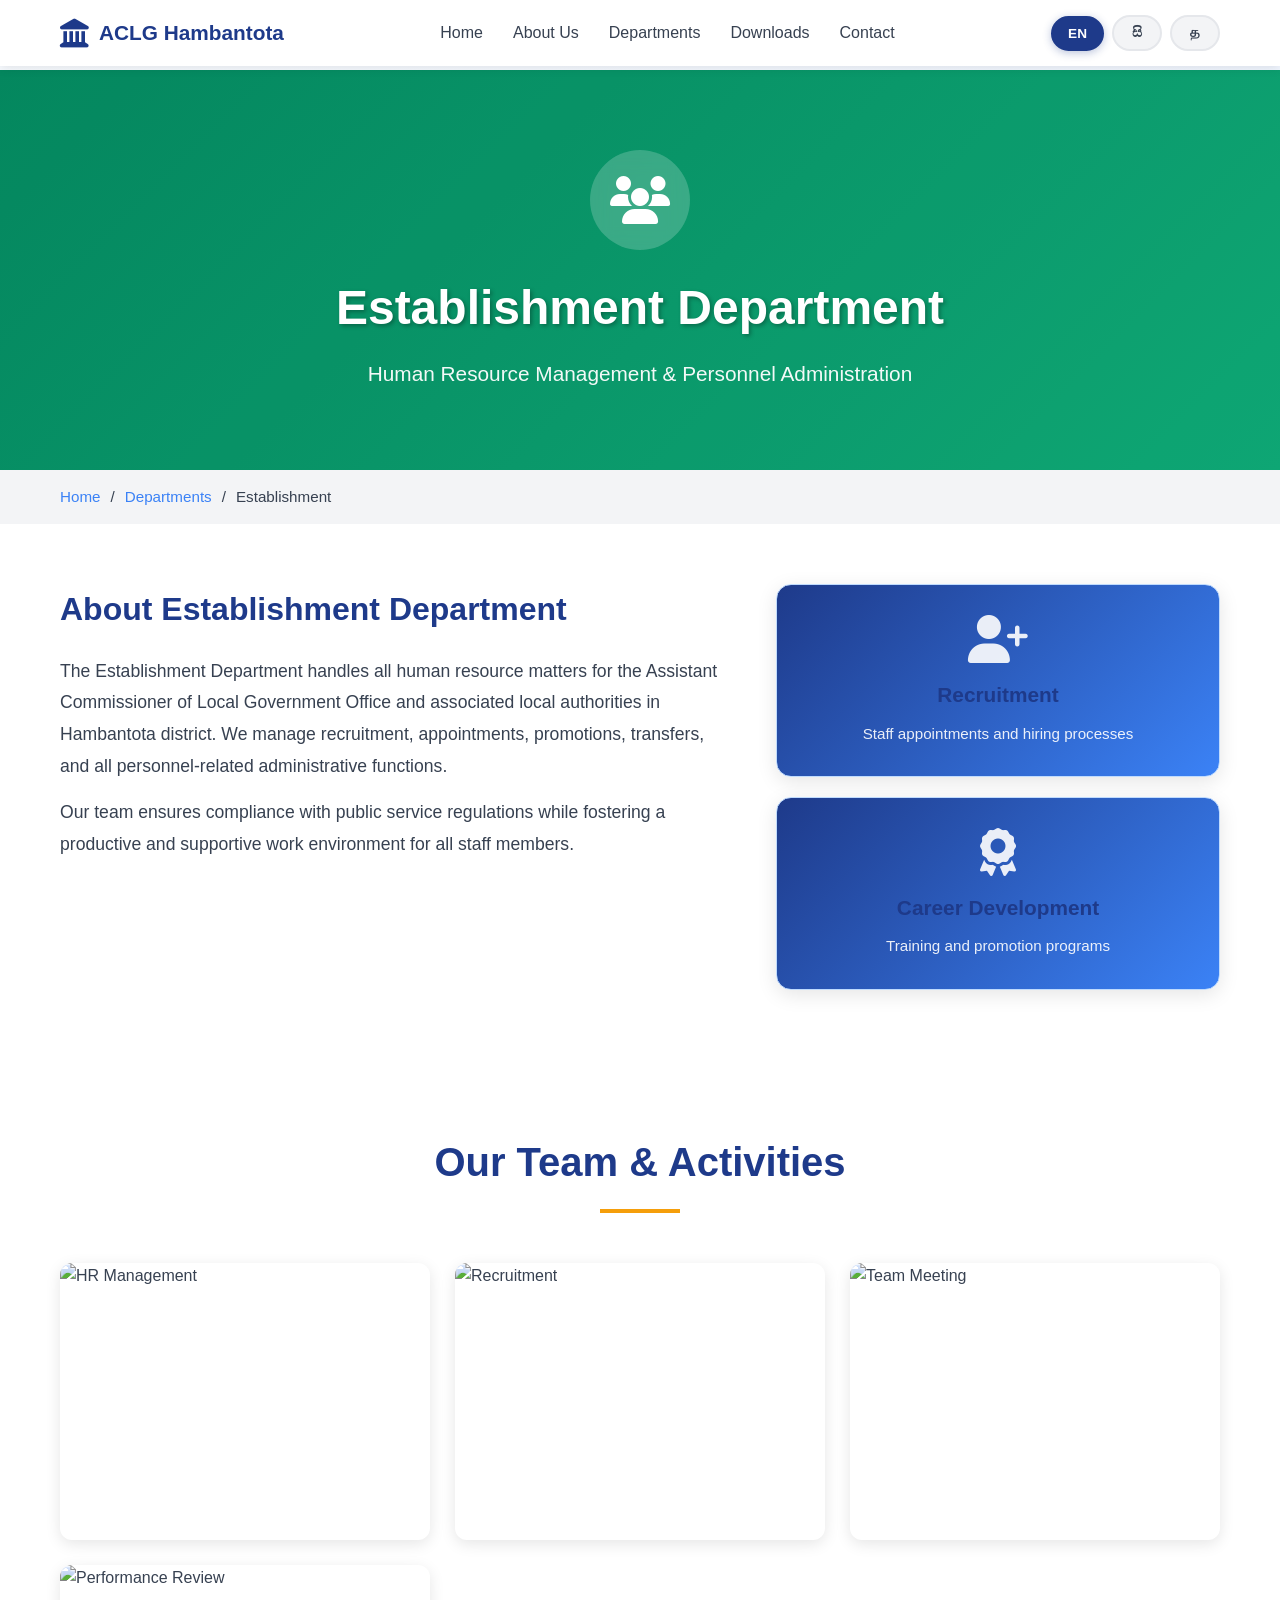
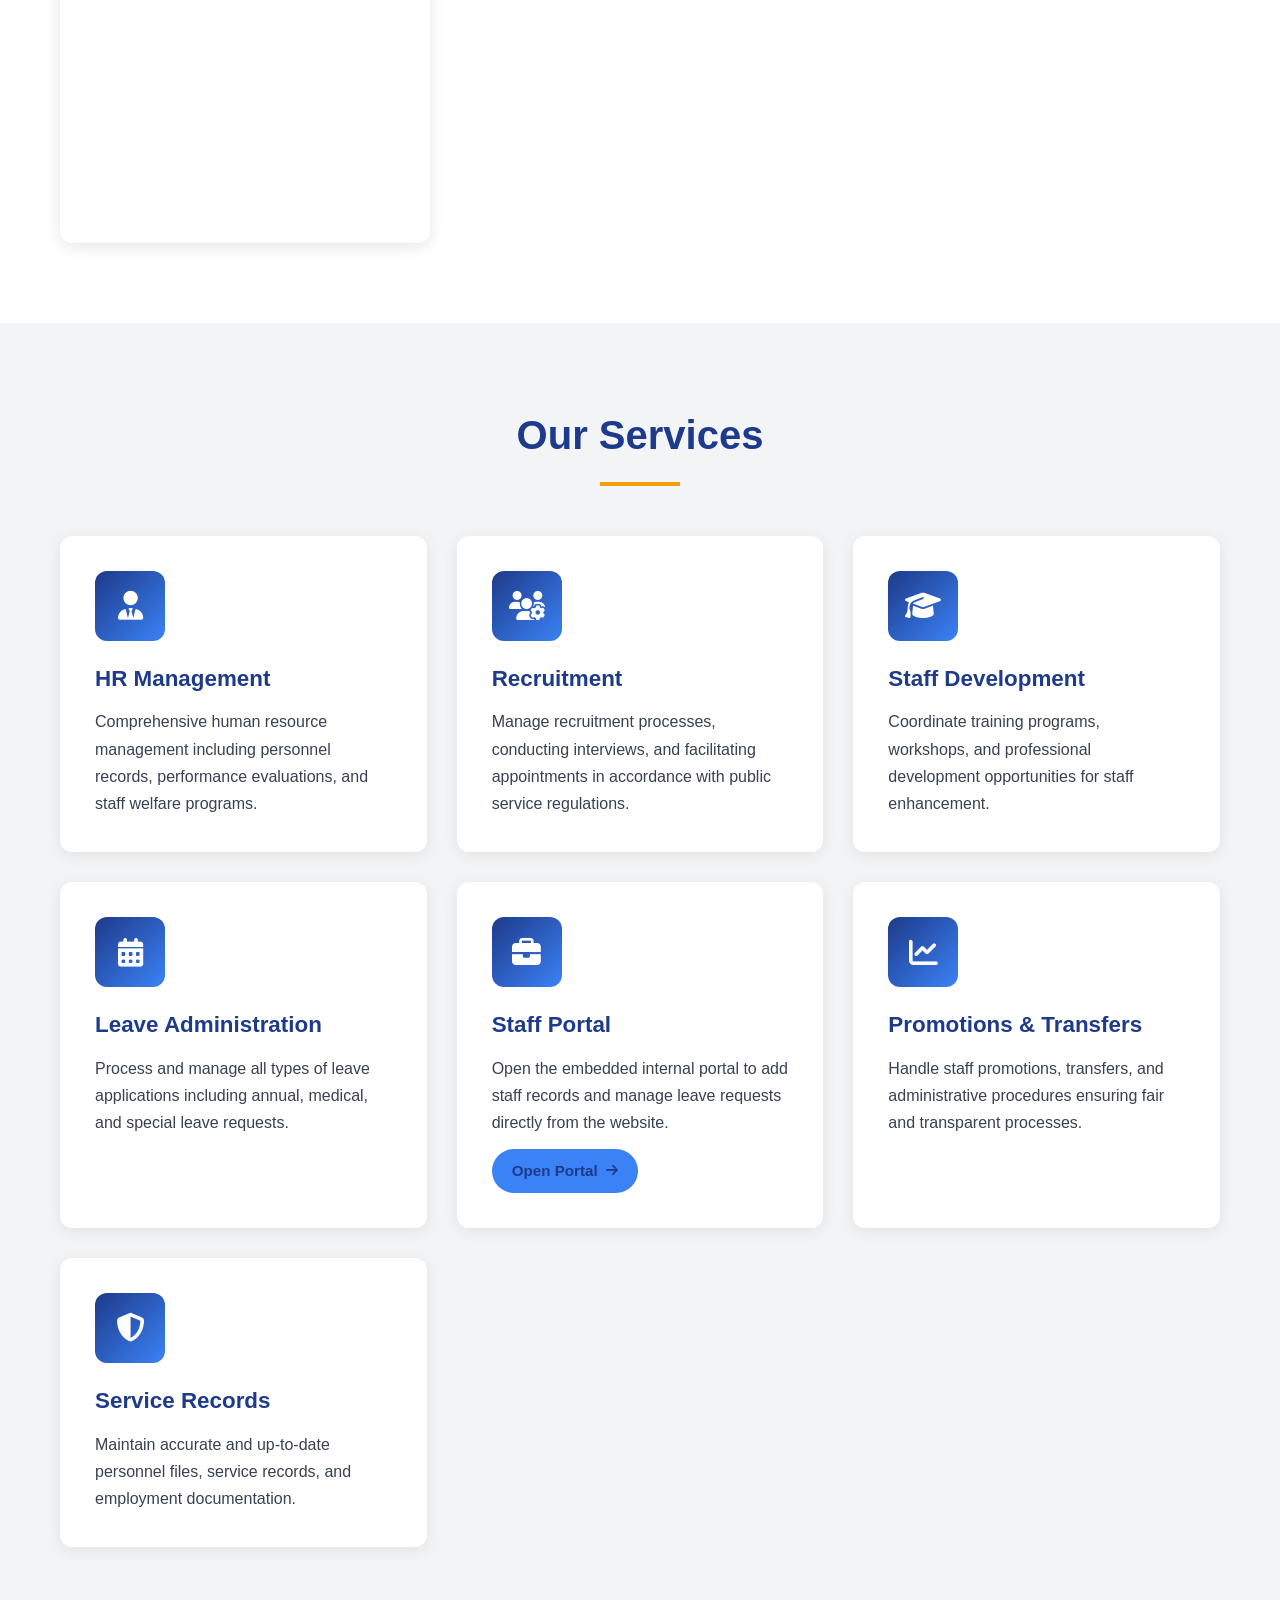
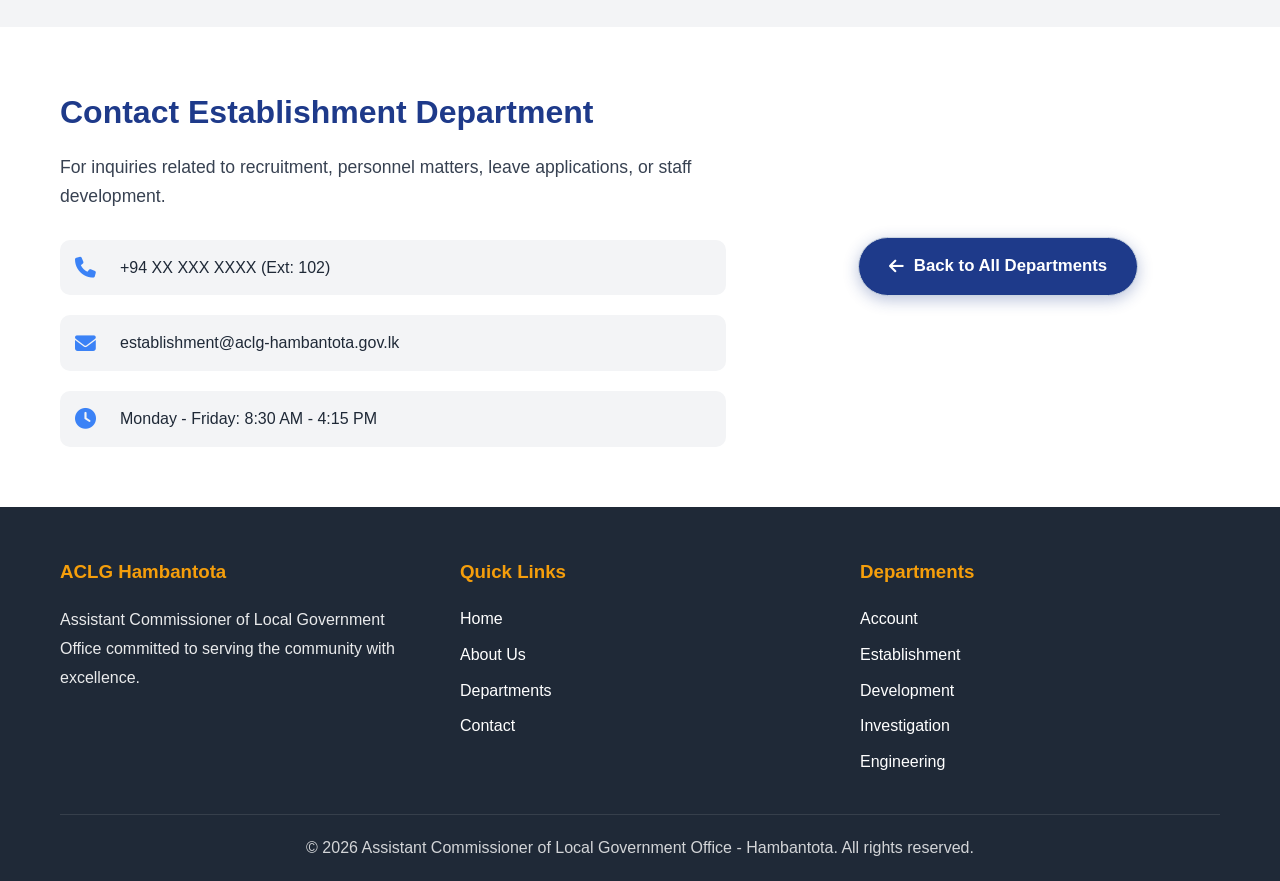
==== commit f39740eb: "changs HR portal files" ====
--- a/establishment.html
+++ b/establishment.html
@@ -172,6 +172,16 @@
                 </div>
                 <div class="service-item">
                     <div class="service-icon">
+                        <i class="fas fa-briefcase"></i>
+                    </div>
+                    <h3>Staff Portal</h3>
+                    <p>Open the embedded internal portal to add staff records and manage leave requests directly from the website.</p>
+                    <a href="staff_management.php" class="dept-link" style="margin-top: 12px; display: inline-flex; align-items: center; gap: 8px; color: #1e3a8a; font-weight: 600;">
+                        Open Portal <i class="fas fa-arrow-right"></i>
+                    </a>
+                </div>
+                <div class="service-item">
+                    <div class="service-icon">
                         <i class="fas fa-chart-line"></i>
                     </div>
                     <h3>Promotions & Transfers</h3>
--- a/style.css
+++ b/style.css
@@ -3,6 +3,615 @@
     margin: 0;
     padding: 0;
     box-sizing: border-box;
+}
+
+body {
+    background: radial-gradient(circle at top left, #f8fbff 0%, #eef4ff 42%, #e5eeff 100%);
+    min-height: 100vh;
+}
+
+.portal-shell {
+    max-width: 1440px;
+    margin: 0 auto;
+    padding: 24px;
+}
+
+.dashboard-layout {
+    display: grid;
+    grid-template-columns: 260px 1fr;
+    gap: 20px;
+    align-items: start;
+}
+
+.sidebar {
+    background: linear-gradient(180deg, #0f172a 0%, #1e3a8a 100%);
+    color: white;
+    border-radius: 22px;
+    padding: 22px 16px;
+    position: sticky;
+    top: 20px;
+}
+
+.sidebar .brand {
+    display: flex;
+    align-items: center;
+    gap: 10px;
+    font-weight: 700;
+    margin-bottom: 24px;
+}
+
+.sidebar .brand i {
+    font-size: 1.2rem;
+}
+
+.sidebar a {
+    display: flex;
+    align-items: center;
+    gap: 10px;
+    color: white;
+    text-decoration: none;
+    padding: 10px 12px;
+    border-radius: 12px;
+    margin-bottom: 8px;
+}
+
+.sidebar a.active,
+.sidebar a:hover {
+    background: rgba(255,255,255,0.16);
+}
+
+.main-panel {
+    display: flex;
+    flex-direction: column;
+    gap: 20px;
+}
+
+.portal-header {
+    background: linear-gradient(135deg, #0f172a 0%, #1e3a8a 55%, #2563eb 100%);
+    color: white;
+    border-radius: 22px;
+    padding: 28px;
+    display: flex;
+    justify-content: space-between;
+    align-items: center;
+    gap: 20px;
+    margin-bottom: 24px;
+    box-shadow: 0 16px 40px rgba(15, 23, 42, 0.18);
+}
+
+.portal-eyebrow {
+    text-transform: uppercase;
+    letter-spacing: 0.24em;
+    font-size: 0.8rem;
+    opacity: 0.8;
+    margin-bottom: 8px;
+}
+
+.portal-header h1 {
+    font-size: 1.8rem;
+    margin-bottom: 8px;
+}
+
+.portal-grid {
+    display: grid;
+    grid-template-columns: repeat(2, minmax(0, 1fr));
+    gap: 20px;
+    margin-bottom: 20px;
+}
+
+.portal-card {
+    background: #ffffff;
+    border: 1px solid rgba(14,165,233,0.06);
+    border-radius: 16px;
+    padding: 26px;
+    box-shadow: 0 12px 30px rgba(2,6,23,0.06);
+}
+
+.card-title-row {
+    display: flex;
+    justify-content: space-between;
+    align-items: center;
+    margin-bottom: 16px;
+}
+
+.card-title-row h2 {
+    font-size: 1.25rem;
+    color: var(--primary-color);
+    display: flex;
+    align-items: center;
+    gap: 10px;
+}
+
+.card-title-row h2 i { font-size: 1.15rem; color: var(--primary-color); }
+
+.form-grid {
+    display: grid;
+    grid-template-columns: repeat(2, minmax(0, 1fr));
+    gap: 20px;
+    align-items: start;
+}
+
+.form-grid > div {
+    display: flex;
+    flex-direction: column;
+    gap: 8px;
+}
+
+.form-grid label,
+.form-grid textarea,
+.form-grid input,
+.form-grid select {
+    width: 100%;
+}
+
+.form-grid label {
+    display: block !important;
+    font-size: 0.95rem;
+    font-weight: 700;
+    margin-bottom: 4px;
+    color: var(--dark-color);
+}
+
+.form-grid input,
+.form-grid select,
+.form-grid textarea {
+    border: 1px solid var(--border-color);
+    border-radius: 12px;
+    padding: 12px 14px;
+    font: inherit;
+    background: #ffffff;
+    box-shadow: 0 6px 18px rgba(16,24,40,0.04);
+}
+
+.form-grid textarea {
+    min-height: 120px;
+    resize: vertical;
+}
+
+.full-width {
+    grid-column: 1 / -1;
+}
+
+.btn-primary,
+.btn-secondary {
+    display: inline-flex;
+    align-items: center;
+    justify-content: center;
+    gap: 8px;
+    border: none;
+    border-radius: 999px;
+    padding: 10px 16px;
+    font-weight: 600;
+    text-decoration: none;
+    cursor: pointer;
+    transition: all 0.2s ease;
+}
+
+.btn-primary {
+    background: linear-gradient(135deg, #2563eb 0%, #1d4ed8 100%);
+    color: white;
+    box-shadow: 0 8px 18px rgba(37, 99, 235, 0.2);
+}
+
+.btn-primary:hover,
+.btn-secondary:hover {
+    transform: translateY(-1px);
+}
+
+.btn-secondary {
+    background: #e2e8f0;
+    color: var(--dark-color);
+    border: 1px solid #cbd5e1;
+}
+
+.btn-secondary.small {
+    padding: 6px 10px;
+    font-size: 0.8rem;
+}
+
+.table-wrap {
+    overflow-x: auto;
+}
+
+table {
+    width: 100%;
+    border-collapse: collapse;
+}
+
+th, td {
+    text-align: left;
+    padding: 10px 8px;
+    border-bottom: 1px solid var(--border-color);
+    font-size: 0.95rem;
+}
+
+th {
+    color: var(--primary-color);
+    background: #f8fafc;
+}
+
+.status-pill {
+    display: inline-block;
+    padding: 5px 10px;
+    border-radius: 999px;
+    background: #dbeafe;
+    color: #1d4ed8;
+    font-size: 0.8rem;
+    font-weight: 700;
+}
+
+.status-approved {
+    background: #dcfce7;
+    color: #166534;
+}
+
+.status-rejected {
+    background: #fee2e2;
+    color: #b91c1c;
+}
+
+.alert {
+    border-radius: 12px;
+    padding: 12px 14px;
+    margin-bottom: 18px;
+    font-weight: 600;
+}
+
+.alert-success {
+    background: #dcfce7;
+    color: #166534;
+}
+
+.alert-error {
+    background: #fee2e2;
+    color: #b91c1c;
+}
+
+.alert-info {
+    background: #dbeafe;
+    color: #1d4ed8;
+}
+
+.inline-form {
+    display: flex;
+    gap: 8px;
+    flex-wrap: wrap;
+    align-items: center;
+}
+
+.inline-form select {
+    min-width: 110px;
+}
+
+.auth-shell {
+    min-height: 100vh;
+    display: grid;
+    grid-template-columns: 1.05fr 0.95fr;
+    background: linear-gradient(135deg, #0f172a 0%, #1d4ed8 55%, #3b82f6 100%);
+}
+
+.auth-hero {
+    padding: 54px;
+    color: white;
+    display: flex;
+    flex-direction: column;
+    justify-content: center;
+    background: radial-gradient(circle at top right, rgba(255,255,255,0.18), transparent 42%);
+}
+
+.auth-hero h1 {
+    font-size: 2.2rem;
+    margin: 18px 0 10px;
+}
+
+.auth-hero p {
+    max-width: 520px;
+    font-size: 1rem;
+    opacity: 0.95;
+}
+
+.brand-pill {
+    display: inline-flex;
+    align-items: center;
+    gap: 10px;
+    width: fit-content;
+    padding: 8px 14px;
+    border-radius: 999px;
+    background: rgba(255,255,255,0.16);
+    font-weight: 700;
+    letter-spacing: 0.04em;
+    text-transform: uppercase;
+    font-size: 0.78rem;
+}
+
+.feature-list {
+    list-style: none;
+    margin-top: 18px;
+    display: grid;
+    gap: 10px;
+}
+
+.feature-list li {
+    display: flex;
+    align-items: center;
+    gap: 10px;
+    background: rgba(255,255,255,0.12);
+    padding: 10px 12px;
+    border-radius: 12px;
+}
+
+.auth-card {
+    padding: 40px;
+    display: flex;
+    align-items: center;
+    justify-content: center;
+    background: rgba(255,255,255,0.97);
+}
+
+.auth-card-inner {
+    width: min(100%, 420px);
+}
+
+.auth-card-header {
+    margin-bottom: 20px;
+}
+
+.auth-card-header h2 {
+    font-size: 1.55rem;
+    color: var(--primary-color);
+    margin-bottom: 6px;
+}
+
+.auth-card-header p {
+    color: var(--text-color);
+}
+
+.auth-form {
+    display: flex;
+    flex-direction: column;
+    gap: 12px;
+}
+
+.auth-form label {
+    font-weight: 600;
+    color: var(--dark-color);
+}
+
+.auth-form input {
+    border: 1px solid var(--border-color);
+    border-radius: 12px;
+    padding: 11px 12px;
+    font: inherit;
+    background: #f8fafc;
+}
+
+.auth-note {
+    margin-top: 14px;
+    font-size: 0.92rem;
+    color: #64748b;
+}
+
+@media (max-width: 900px) {
+    .dashboard-layout {
+        grid-template-columns: 1fr;
+    }
+
+    .sidebar {
+        position: static;
+    }
+
+    .portal-grid {
+        grid-template-columns: 1fr;
+    }
+
+    .stats-grid {
+        grid-template-columns: repeat(2, minmax(0, 1fr));
+    }
+}
+
+.dashboard-nav {
+    display: flex;
+    flex-wrap: wrap;
+    gap: 10px;
+    margin-bottom: 20px;
+}
+
+.nav-chip {
+    display: inline-flex;
+    align-items: center;
+    gap: 8px;
+    background: #e2e8f0;
+    border-radius: 999px;
+    padding: 8px 12px;
+    text-decoration: none;
+    color: var(--dark-color);
+    font-weight: 600;
+}
+
+.nav-chip.active {
+    background: var(--primary-color);
+    color: white;
+}
+
+.stats-grid {
+    display: grid;
+    grid-template-columns: repeat(4, minmax(0, 1fr));
+    gap: 16px;
+    margin-bottom: 20px;
+}
+
+.stat-card {
+    background: linear-gradient(135deg, #eff6ff 0%, #f8fafc 100%);
+    border: 1px solid #bfdbfe;
+    border-radius: 14px;
+    padding: 18px;
+}
+
+.stat-card h3 {
+    font-size: 1.5rem;
+    color: var(--primary-color);
+    margin-bottom: 6px;
+}
+
+.export-links {
+    display: flex;
+    flex-wrap: wrap;
+    gap: 10px;
+    margin-bottom: 16px;
+}
+
+.filter-form {
+    display: flex;
+    flex-wrap: wrap;
+    gap: 10px;
+    margin-bottom: 16px;
+}
+
+.filter-form input,
+.filter-form select {
+    border: 1px solid var(--border-color);
+    border-radius: 10px;
+    padding: 9px 11px;
+    min-width: 220px;
+}
+
+.chart-svg {
+    width: 100%;
+    max-width: 640px;
+    height: auto;
+    margin-bottom: 16px;
+}
+
+.chart-axis {
+    stroke: #94a3b8;
+    stroke-width: 1;
+}
+
+.chart-bar {
+    fill: #2563eb;
+    rx: 3;
+    ry: 3;
+}
+
+.chart-label {
+    font-size: 10px;
+    fill: #475569;
+}
+
+.chart-value {
+    font-size: 10px;
+    fill: #1d4ed8;
+}
+
+.auth-page {
+    min-height: 100vh;
+    display: flex;
+    align-items: center;
+    justify-content: center;
+    padding: 20px;
+    background: linear-gradient(135deg, #1e3a8a 0%, #2563eb 100%);
+}
+
+.auth-card {
+    width: min(100%, 480px);
+    background: rgba(255,255,255,0.98);
+    border-radius: 22px;
+    padding: 32px;
+    box-shadow: 0 18px 40px rgba(15, 23, 42, 0.18);
+}
+
+.auth-card h1 {
+    font-size: 1.7rem;
+    color: var(--primary-color);
+    margin-bottom: 8px;
+}
+
+.auth-card p {
+    margin-bottom: 16px;
+    color: var(--text-color);
+}
+
+.auth-form {
+    display: flex;
+    flex-direction: column;
+    gap: 10px;
+}
+
+.auth-form input {
+    border: 1px solid var(--border-color);
+    border-radius: 10px;
+    padding: 10px 12px;
+    font: inherit;
+}
+
+.auth-note {
+    margin-top: 14px;
+    font-size: 0.9rem;
+    color: #64748b;
+}
+
+.header-actions {
+    display: flex;
+    gap: 10px;
+}
+
+@media print {
+    .dashboard-nav,
+    .btn-secondary,
+    .btn-primary,
+    .filter-form,
+    .export-links {
+        display: none !important;
+    }
+
+    .portal-shell {
+        padding: 0;
+    }
+
+    .portal-card,
+    .portal-header {
+        box-shadow: none;
+        border: 1px solid #ddd;
+    }
+}
+
+@media (max-width: 640px) {
+    .auth-shell {
+        grid-template-columns: 1fr;
+    }
+
+    .auth-hero {
+        padding: 32px 24px 24px;
+    }
+
+    .auth-card {
+        padding: 24px;
+    }
+
+    .portal-shell {
+        padding: 14px;
+    }
+
+    .portal-header {
+        flex-direction: column;
+        align-items: flex-start;
+    }
+
+    .form-grid {
+        grid-template-columns: 1fr;
+    }
+
+    .stats-grid {
+        grid-template-columns: 1fr;
+    }
+
+    .sidebar {
+        padding: 16px 12px;
+    }
+
+    .auth-card {
+        padding: 24px;
+    }
 }
 
 :root {
